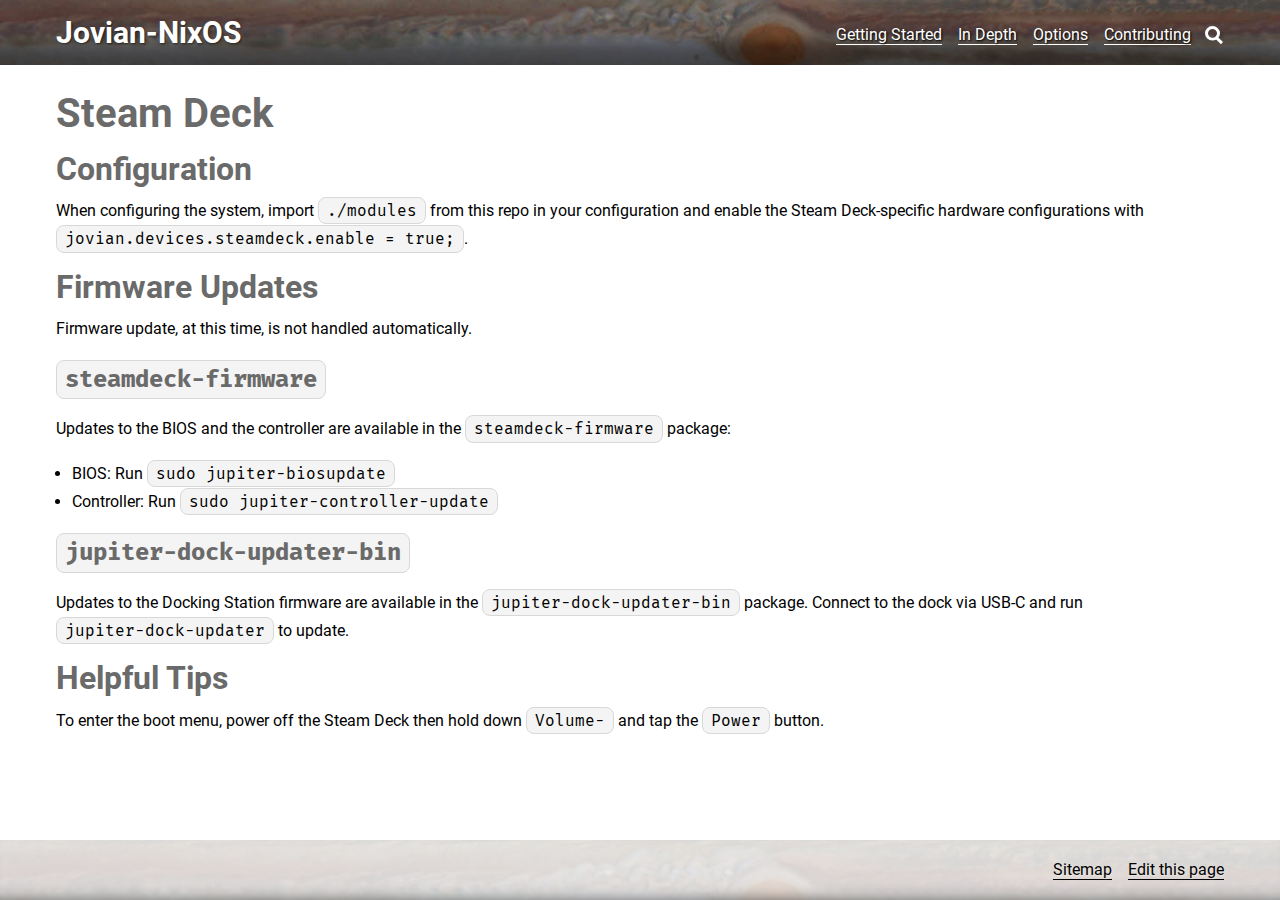
==== devices/valve-steam-deck/index.html @ 300416be "Preview for PR#155" ====
<!DOCTYPE html>

<html lang="en" class="without-js">
<head>
  <title>Steam Deck | Jovian-NixOS</title>
  <base href="../.." />
  <meta http-equiv="Content-Type" content="text/html; charset=utf-8" />
  <meta name="viewport" content="width=device-width, minimum-scale=1.0, initial-scale=1.0" />
  <link rel="stylesheet" href="styles/index.css" type="text/css" />

  <script>
    var html = document.documentElement;
    html.className = html.className.replace("without-js", "with-js");
  </script>
</head>

<body class="path--devices-valve-steam-deck/index">
  <header>
    <div>
      <h1><a href="index.html">Jovian-NixOS</a></h1>
      <nav>
        <ul>

          <li><a href="getting-started.html" class="-getting-started">Getting Started</a></li>

          <li><a href="in-depth.html" class="-in-depth">In Depth</a></li>

          <li><a href="options.html" class="-options">Options</a></li>

          <li><a href="contributing.html" class="-contributing">Contributing</a></li>

          <li><a href="search.html" class="-search">Search</a></li>

        </ul>
      </nav>
    </div>
  </header>

  <main>
    <div class="generic-layout">
<!DOCTYPE html PUBLIC "-//W3C//DTD HTML 4.0 Transitional//EN" "http://www.w3.org/TR/REC-html40/loose.dtd">
<html><body>
<h1>Steam Deck</h1>
<h2>Configuration</h2>
<p>When configuring the system, import <code>./modules</code> from this repo in your configuration and enable the Steam Deck-specific hardware configurations with <code>jovian.devices.steamdeck.enable = true;</code>.</p>
<h2>Firmware Updates</h2>
<p>Firmware update, at this time, is not handled automatically.</p>
<h3><code>steamdeck-firmware</code></h3>
<p>Updates to the BIOS and the controller are available in the <code>steamdeck-firmware</code> package:</p>
<ul>
<li>BIOS: Run <code>sudo jupiter-biosupdate</code>
</li>
<li>Controller: Run <code>sudo jupiter-controller-update</code>
</li>
</ul>
<h3><code>jupiter-dock-updater-bin</code></h3>
<p>Updates to the Docking Station firmware are available in the <code>jupiter-dock-updater-bin</code> package.
Connect to the dock via USB-C and run <code>jupiter-dock-updater</code> to update.</p>
<h2>Helpful Tips</h2>
<p>To enter the boot menu, power off the Steam Deck then hold down <code>Volume-</code> and tap the <code>Power</code> button.</p>
</body></html>

    </div>
  </main>

  <footer>
    <div>
      <nav>
        <ul>
          <li><a href="sitemap.html">Sitemap</a></li>
          
            
          <li><a href="https://github.com/Jovian-Experiments/Jovian-NixOS/edit/development/docs/devices/valve-steam-deck/index.md">Edit this page</a></li>
          
        </ul>
      </nav>
    </div>
  </footer>
</body>
</html>
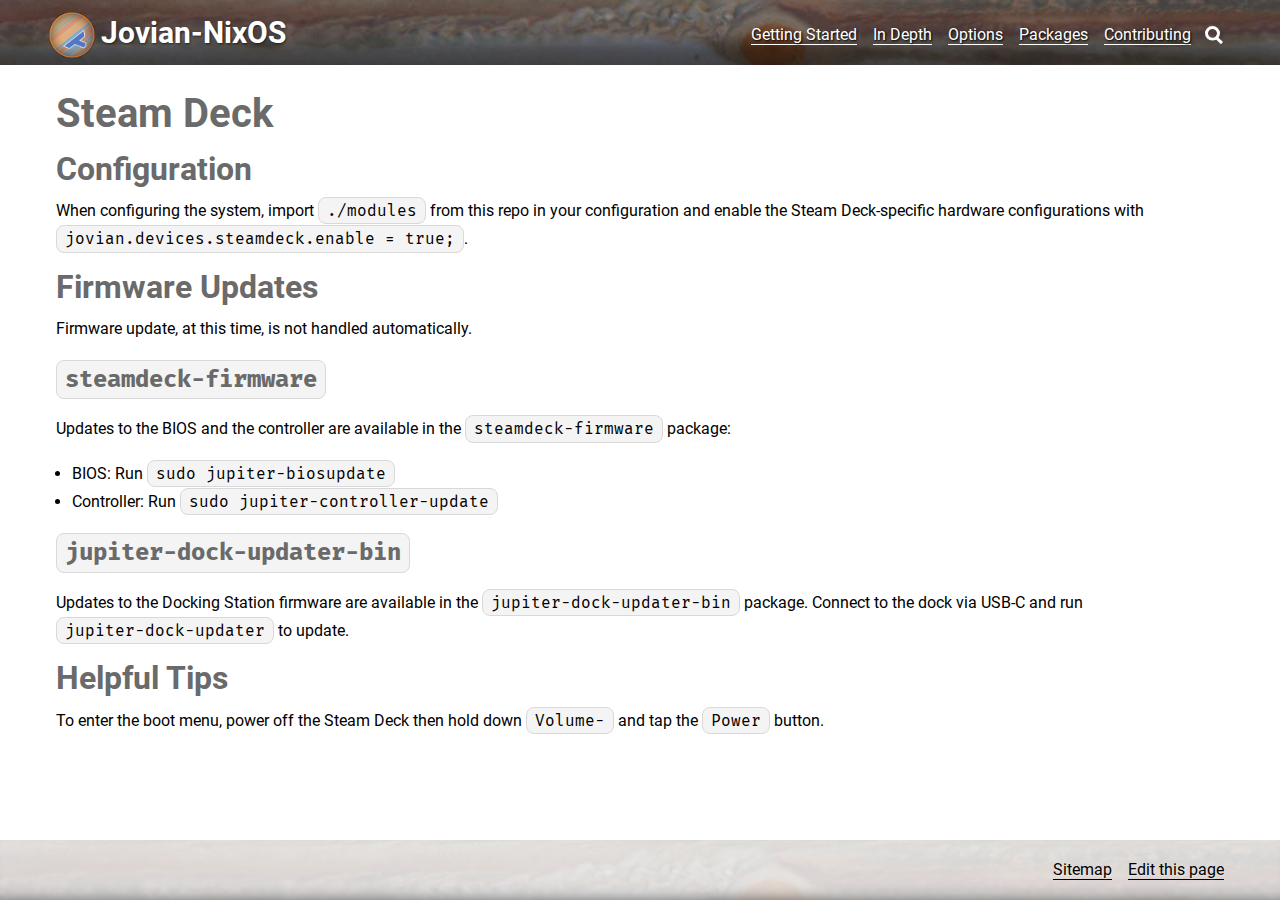
==== commit df57e245: "Preview for PR#155" ====
--- a/devices/valve-steam-deck/index.html
+++ b/devices/valve-steam-deck/index.html
@@ -26,6 +26,8 @@
           <li><a href="in-depth.html" class="-in-depth">In Depth</a></li>
 
           <li><a href="options.html" class="-options">Options</a></li>
+
+          <li><a href="packages.html" class="-packages">Packages</a></li>
 
           <li><a href="contributing.html" class="-contributing">Contributing</a></li>
 
